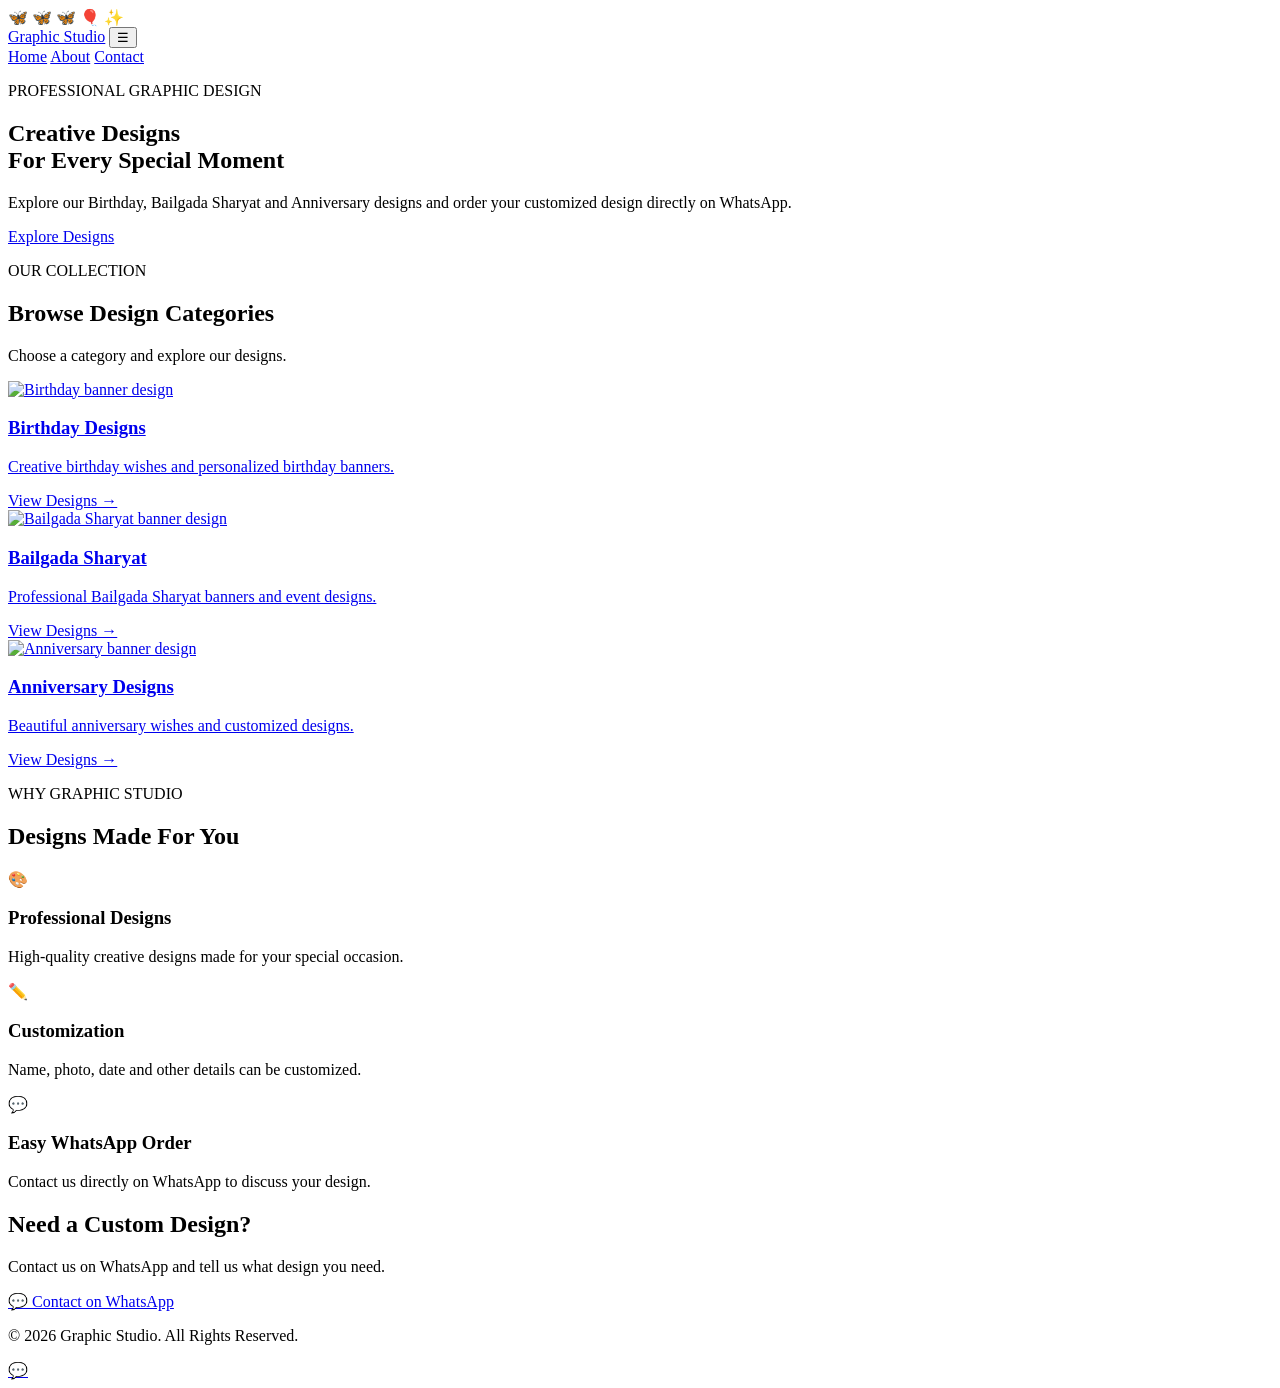
==== index.html @ 0c836047 "Add files via upload" ====
<!DOCTYPE html>
<html lang="en">
<head>
    <meta charset="UTF-8">
    <meta name="viewport" content="width=device-width, initial-scale=1.0">

    <meta name="description"
        content="Professional Birthday, Bailgada Sharyat and Anniversary banner designs. Browse graphic design templates and order customized designs on WhatsApp.">

    <meta name="keywords"
        content="birthday banner design, bailgada sharyat banner, anniversary banner design, Marathi graphic design, banner design">

    <meta name="author" content="Graphic Studio">

    <title>Graphic Studio | Birthday, Bailgada Sharyat & Anniversary Designs</title>

    <!-- OPEN GRAPH / SOCIAL SHARING -->
    <meta property="og:type" content="website">
    <meta property="og:title" content="Graphic Studio | Birthday, Bailgada Sharyat & Anniversary Designs">
    <meta property="og:description" content="Browse Birthday, Bailgada Sharyat and Anniversary banner designs. Order your customized design directly on WhatsApp.">
    <meta property="og:image" content="images/bailgada-sharyat/bailgada-001.jpg">
    <meta name="twitter:card" content="summary_large_image">

    <link rel="stylesheet" href="css/style.css">
    <link rel="icon" type="image/png" href="favicon.png">
    <link rel="apple-touch-icon" href="apple-touch-icon.png">

</head>

<body data-whatsapp="917745036055" data-whatsapp-text="Hello Graphic Studio, I want to know more about your designs.">
    <!-- FLOATING DECORATIONS -->
    <div class="decor-layer" aria-hidden="true">
        <span class="butterfly b1">&#129419;</span>
        <span class="butterfly b2">&#129419;</span>
        <span class="butterfly b3">&#129419;</span>
        <span class="butterfly b4">&#127880;</span>
        <span class="butterfly b5">&#10024;</span>
    </div>


    <!-- HEADER -->
    <header class="header">
        <div class="container header-container">

            <a href="index.html" class="logo">Graphic Studio</a>

            <button class="menu-toggle" id="menuToggle" aria-label="Toggle menu">&#9776;</button>

            <nav class="navbar" id="navbarMenu">
                <a href="index.html" class="nav-link">Home</a>
                <a href="about.html" class="nav-link">About</a>
                <a href="contact.html" class="nav-link">Contact</a>
            </nav>

        </div>
    </header>


    <!-- HERO SECTION -->
    <section class="hero">
        <div class="container hero-content">
            <div class="hero-text">

                <p class="hero-small-text">PROFESSIONAL GRAPHIC DESIGN</p>

                <h1>Creative Designs<br>For Every Special Moment</h1>

                <p>
                    Explore our Birthday, Bailgada Sharyat and
                    Anniversary designs and order your customized
                    design directly on WhatsApp.
                </p>

                <a href="#categories" class="primary-button">Explore Designs</a>

            </div>
        </div>
    </section>


    <!-- CATEGORIES -->
    <section class="categories" id="categories">
        <div class="container">

            <div class="section-heading reveal">
                <p class="section-label">OUR COLLECTION</p>
                <h2>Browse Design Categories</h2>
                <p>Choose a category and explore our designs.</p>
            </div>

            <div class="category-grid reveal-stagger">

                <!-- BIRTHDAY -->
                <a href="categories/birthday.html" class="category-card reveal reveal-item">
                    <div class="category-image">
                        <img src="images/birthday/birthday-001.jpg" alt="Birthday banner design" loading="lazy">
                    </div>
                    <div class="category-info">
                        <h3>Birthday Designs</h3>
                        <p>Creative birthday wishes and personalized birthday banners.</p>
                        <span>View Designs &rarr;</span>
                    </div>
                </a>

                <!-- BAILGADA -->
                <a href="categories/bailgada-sharyat.html" class="category-card reveal reveal-item">
                    <div class="category-image">
                        <img src="images/bailgada-sharyat/bailgada-001.jpg" alt="Bailgada Sharyat banner design" loading="lazy">
                    </div>
                    <div class="category-info">
                        <h3>Bailgada Sharyat</h3>
                        <p>Professional Bailgada Sharyat banners and event designs.</p>
                        <span>View Designs &rarr;</span>
                    </div>
                </a>

                <!-- ANNIVERSARY -->
                <a href="categories/anniversary.html" class="category-card reveal reveal-item">
                    <div class="category-image">
                        <img src="images/anniversary/anniversary-001.jpg" alt="Anniversary banner design" loading="lazy">
                    </div>
                    <div class="category-info">
                        <h3>Anniversary Designs</h3>
                        <p>Beautiful anniversary wishes and customized designs.</p>
                        <span>View Designs &rarr;</span>
                    </div>
                </a>

            </div>
        </div>
    </section>


    <!-- WHY CHOOSE US -->
    <section class="why-us">
        <div class="container">

            <div class="section-heading reveal">
                <p class="section-label">WHY GRAPHIC STUDIO</p>
                <h2>Designs Made For You</h2>
            </div>

            <div class="features reveal-stagger">

                <div class="feature reveal reveal-item">
                    <div class="feature-icon">&#127912;</div>
                    <h3>Professional Designs</h3>
                    <p>High-quality creative designs made for your special occasion.</p>
                </div>

                <div class="feature reveal reveal-item">
                    <div class="feature-icon">&#9999;&#65039;</div>
                    <h3>Customization</h3>
                    <p>Name, photo, date and other details can be customized.</p>
                </div>

                <div class="feature reveal reveal-item">
                    <div class="feature-icon">&#128172;</div>
                    <h3>Easy WhatsApp Order</h3>
                    <p>Contact us directly on WhatsApp to discuss your design.</p>
                </div>

            </div>
        </div>
    </section>


    <!-- CALL TO ACTION -->
    <section class="cta">
        <div class="container reveal">
            <h2>Need a Custom Design?</h2>
            <p>Contact us on WhatsApp and tell us what design you need.</p>
            <a href="https://wa.me/917745036055?text=Hello%20Graphic%20Studio%2C%20I%20want%20a%20custom%20design."
               class="whatsapp-button" target="_blank" rel="noopener">
                &#128172; Contact on WhatsApp
            </a>
        </div>
    </section>


    <!-- FOOTER -->
    <footer class="footer">
        <div class="container">
            <p>&copy; 2026 Graphic Studio. All Rights Reserved.</p>
        </div>
    </footer>

    <!-- FLOATING WHATSAPP BUTTON -->
    <a href="#" id="floatingWhatsapp" class="floating-whatsapp" target="_blank" rel="noopener" aria-label="Chat on WhatsApp">&#128172;</a>

    <script src="js/script.js"></script>

</body>
</html>
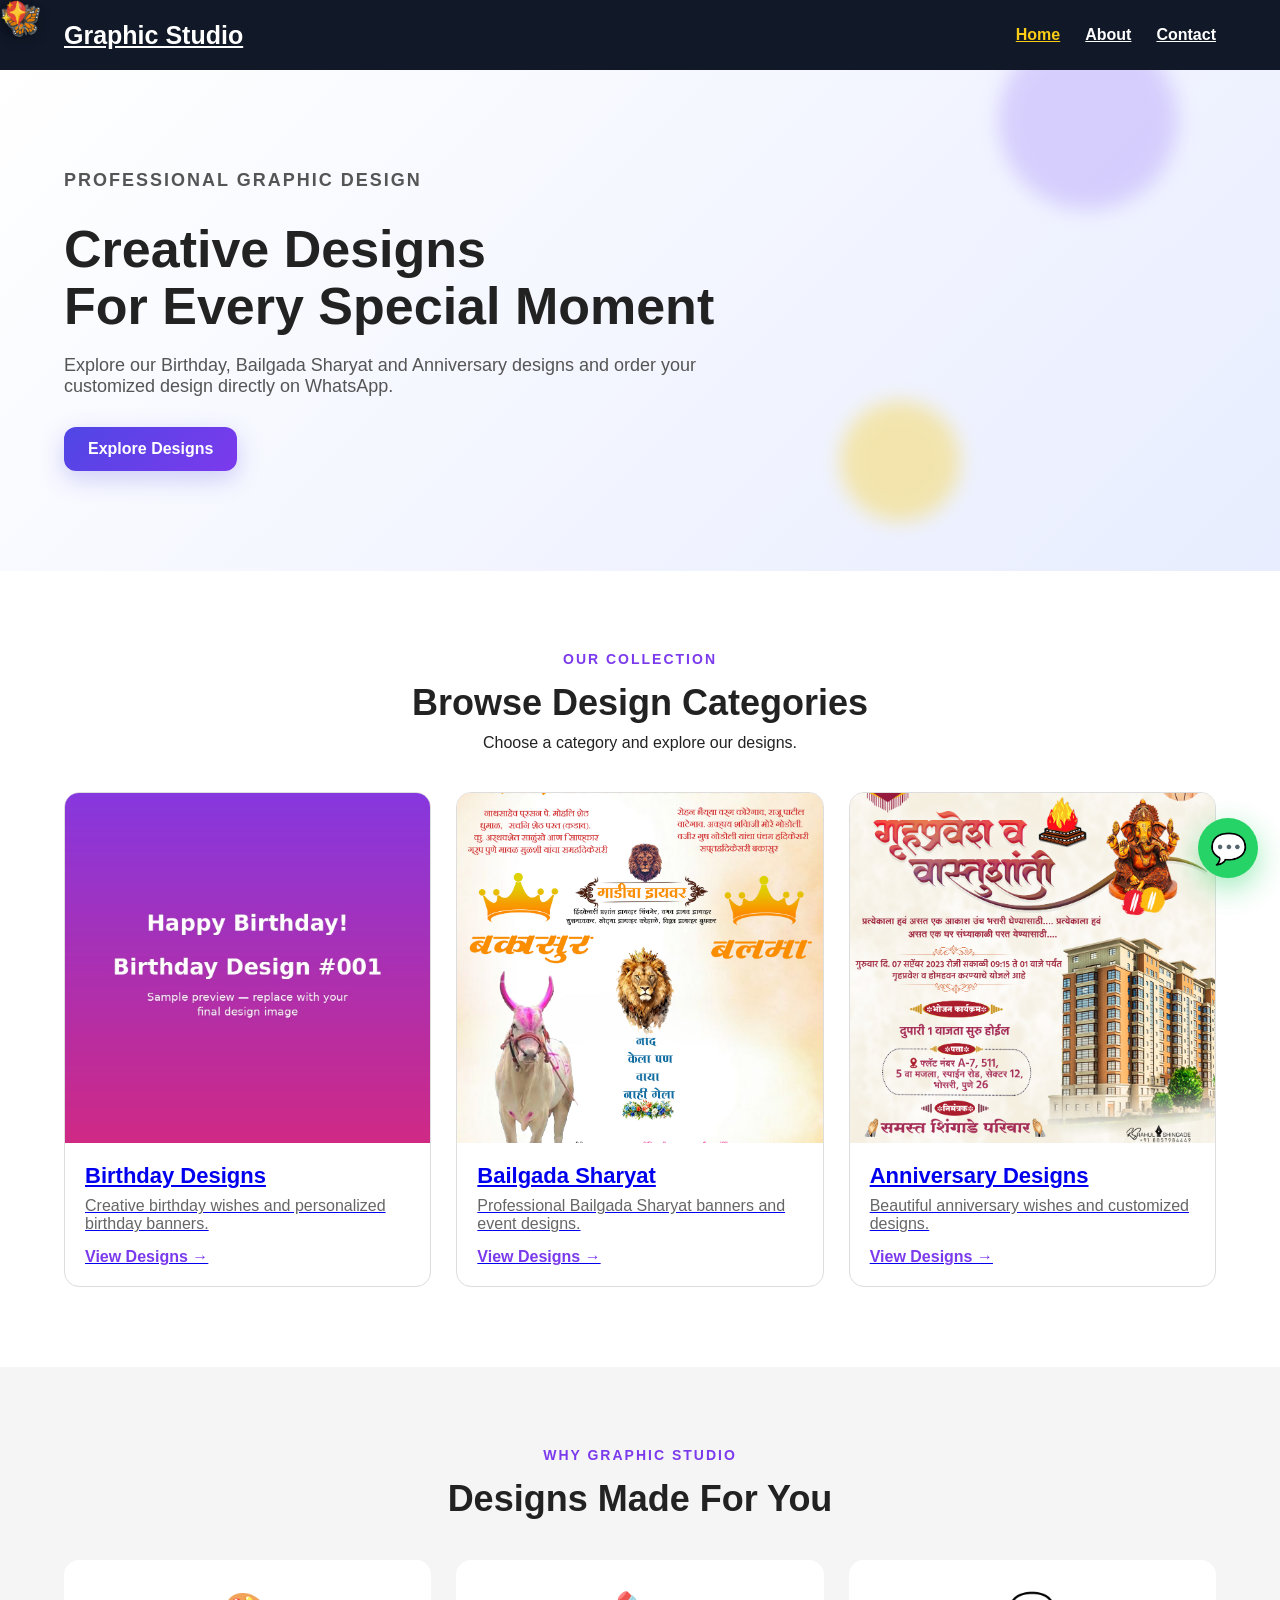
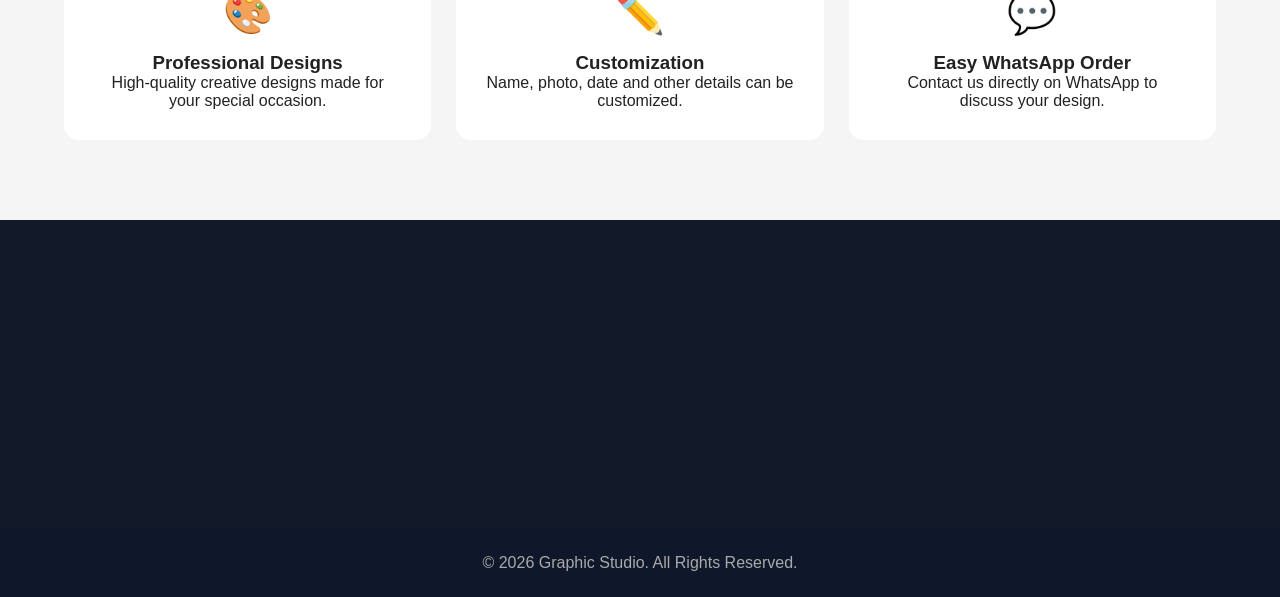
==== commit fc19561f: "Update index.html" ====
--- a/index.html
+++ b/index.html
@@ -1,6 +1,7 @@
 <!DOCTYPE html>
 <html lang="en">
 <head>
+    <meta name="google-site-verification" content="Pr7QEl2_Z40V494Vmo86W4ati4UQ3uqjABa7WLPa0KI" />
     <meta charset="UTF-8">
     <meta name="viewport" content="width=device-width, initial-scale=1.0">
 
--- a/css/style.css
+++ b/css/style.css
@@ -0,0 +1,1177 @@
+* {
+    margin: 0;
+    padding: 0;
+    box-sizing: border-box;
+}
+
+body {
+    font-family: Arial, sans-serif;
+    background: #ffffff;
+    color: #222222;
+}
+
+.container {
+    width: 90%;
+    max-width: 1200px;
+    margin: auto;
+}
+
+/* HEADER */
+
+.header {
+    background: #111827;
+    color: white;
+}
+
+.header-container {
+    min-height: 70px;
+    display: flex;
+    align-items: center;
+    justify-content: space-between;
+}
+
+.logo {
+    color: white;
+    font-size: 25px;
+    font-weight: bold;
+}
+
+.navbar {
+    display: flex;
+    gap: 25px;
+}
+
+.navbar a {
+    color: white;
+    font-weight: bold;
+}
+
+.navbar a:hover {
+    color: #facc15;
+}
+
+/* HERO */
+
+.hero {
+    padding: 100px 0;
+    background: linear-gradient(135deg, #ede9fe, #ffffff);
+}
+
+.hero-text {
+    max-width: 700px;
+}
+
+.hero-small-text,
+.section-label {
+    color: #7c3aed;
+    font-size: 14px;
+    font-weight: bold;
+    letter-spacing: 2px;
+    margin-bottom: 15px;
+}
+
+.hero h1 {
+    font-size: 52px;
+    line-height: 1.1;
+    margin-bottom: 20px;
+}
+
+.hero p {
+    font-size: 18px;
+    color: #555;
+    margin-bottom: 30px;
+}
+
+.primary-button {
+    display: inline-block;
+    background: #7c3aed;
+    color: white;
+    padding: 14px 24px;
+    border-radius: 8px;
+    font-weight: bold;
+}
+
+.primary-button:hover {
+    background: #5b21b6;
+}
+
+/* SECTION */
+
+.categories {
+    padding: 80px 0;
+}
+
+.section-heading {
+    text-align: center;
+    margin-bottom: 40px;
+}
+
+.section-heading h2 {
+    font-size: 36px;
+    margin-bottom: 10px;
+}
+
+/* CATEGORY CARDS */
+
+.category-grid {
+    display: grid;
+    grid-template-columns: repeat(3, 1fr);
+    gap: 25px;
+}
+
+.category-card {
+    display: block;
+    background: white;
+    border: 1px solid #ddd;
+    border-radius: 15px;
+    overflow: hidden;
+    transition: 0.3s;
+}
+
+.category-card:hover {
+    transform: translateY(-5px);
+    box-shadow: 0 15px 30px rgba(0,0,0,0.12);
+}
+
+.category-image {
+    height: 350px;
+    background: #eeeeee;
+}
+
+.category-image img {
+    width: 100%;
+    height: 100%;
+    object-fit: cover;
+}
+
+.category-info {
+    padding: 20px;
+}
+
+.category-info h3 {
+    font-size: 22px;
+    margin-bottom: 8px;
+}
+
+.category-info p {
+    color: #666;
+    margin-bottom: 15px;
+}
+
+.category-info span {
+    color: #7c3aed;
+    font-weight: bold;
+}
+
+/* WHY US */
+
+.why-us {
+    padding: 80px 0;
+    background: #f5f5f5;
+}
+
+.features {
+    display: grid;
+    grid-template-columns: repeat(3, 1fr);
+    gap: 25px;
+}
+
+.feature {
+    background: white;
+    padding: 30px;
+    text-align: center;
+    border-radius: 15px;
+}
+
+.feature-icon {
+    font-size: 40px;
+    margin-bottom: 15px;
+}
+
+/* CTA */
+
+.cta {
+    padding: 80px 20px;
+    background: #111827;
+    color: white;
+    text-align: center;
+}
+
+.cta h2 {
+    font-size: 36px;
+    margin-bottom: 15px;
+}
+
+.cta p {
+    color: #ddd;
+    margin-bottom: 25px;
+}
+
+.whatsapp-button {
+    display: inline-block;
+    background: #25D366;
+    color: white;
+    padding: 15px 25px;
+    border-radius: 8px;
+    font-weight: bold;
+}
+
+.whatsapp-button:hover {
+    background: #1da851;
+}
+
+/* CATEGORY PAGE */
+
+.category-header {
+    padding: 70px 20px;
+    text-align: center;
+    background: #ede9fe;
+}
+
+.category-header h1 {
+    font-size: 45px;
+    margin-bottom: 15px;
+}
+
+.designs-section {
+    padding: 80px 0;
+}
+
+.design-grid {
+    display: grid;
+    grid-template-columns: repeat(3, 1fr);
+    gap: 25px;
+}
+
+.design-card {
+    background: white;
+    border: 1px solid #ddd;
+    border-radius: 15px;
+    overflow: hidden;
+}
+
+.design-image {
+    height: 400px;
+    background: #eee;
+}
+
+.design-image img {
+    width: 100%;
+    height: 100%;
+    object-fit: cover;
+}
+
+.design-info {
+    padding: 20px;
+}
+
+/* INDIVIDUAL DESIGN */
+
+.product-section {
+    padding: 80px 0;
+}
+
+.product-container {
+    display: grid;
+    grid-template-columns: 1fr 1fr;
+    gap: 50px;
+}
+
+.product-image {
+    border-radius: 15px;
+    overflow: hidden;
+    background: #eee;
+}
+
+.product-image img {
+    width: 100%;
+    height: auto;
+}
+
+.product-details h1 {
+    font-size: 42px;
+    margin-bottom: 15px;
+}
+
+.product-description {
+    color: #555;
+    font-size: 17px;
+    margin: 25px 0;
+}
+
+.customization-list {
+    list-style: none;
+    margin: 20px 0 30px;
+}
+
+.customization-list li {
+    margin-bottom: 10px;
+}
+
+.order-button {
+    display: block;
+    text-align: center;
+    margin-bottom: 20px;
+}
+
+.back-button {
+    color: #7c3aed;
+    font-weight: bold;
+}
+
+/* FOOTER */
+
+.footer {
+    padding: 25px;
+    background: #0f172a;
+    color: #aaa;
+    text-align: center;
+}
+
+/* MOBILE */
+
+@media (max-width: 800px) {
+
+    .header-container {
+        flex-direction: column;
+        padding: 15px 0;
+        gap: 10px;
+    }
+
+    .hero h1 {
+        font-size: 38px;
+    }
+
+    .category-grid,
+    .design-grid,
+    .features,
+    .product-container {
+        grid-template-columns: 1fr;
+    }
+
+    .category-image {
+        height: auto;
+    }
+
+    .category-image img {
+        height: auto;
+    }
+
+    .product-details h1 {
+        font-size: 32px;
+    }
+}
+/* =========================================
+   MODERN BUTTONS
+========================================= */
+
+.primary-button,
+.explore-button,
+.view-button {
+    display: inline-block;
+    padding: 13px 24px;
+    border-radius: 12px;
+    background: linear-gradient(135deg, #4f46e5, #7c3aed);
+    color: white;
+    text-decoration: none;
+    font-weight: 600;
+    transition: all 0.3s ease;
+    box-shadow: 0 8px 25px rgba(79, 70, 229, 0.25);
+}
+
+.primary-button:hover,
+.explore-button:hover,
+.view-button:hover {
+    transform: translateY(-4px);
+    box-shadow: 0 14px 30px rgba(79, 70, 229, 0.35);
+}
+
+
+/* =========================================
+   SMALL WHATSAPP BUTTON
+========================================= */
+
+.whatsapp-small {
+    display: inline-flex;
+    align-items: center;
+    justify-content: center;
+
+    padding: 9px 14px;
+
+    border-radius: 9px;
+
+    background: #25D366;
+    color: white;
+
+    text-decoration: none;
+
+    font-size: 13px;
+    font-weight: 600;
+
+    transition: all 0.25s ease;
+}
+
+.whatsapp-small:hover {
+    transform: translateY(-2px) scale(1.03);
+    box-shadow: 0 8px 18px rgba(37, 211, 102, 0.30);
+}
+
+
+/* =========================================
+   DESIGN CARDS
+========================================= */
+
+.design-card {
+    background: white;
+    border-radius: 18px;
+    overflow: hidden;
+
+    box-shadow: 0 8px 30px rgba(0,0,0,0.08);
+
+    transition:
+        transform 0.35s ease,
+        box-shadow 0.35s ease;
+
+    animation: cardAppear 0.7s ease both;
+}
+
+.design-card:hover {
+    transform: translateY(-8px);
+
+    box-shadow:
+        0 18px 45px rgba(0,0,0,0.14);
+}
+
+
+.design-card img {
+    width: 100%;
+    height: 300px;
+
+    object-fit: cover;
+
+    display: block;
+
+    transition: transform 0.5s ease;
+}
+
+.design-card:hover img {
+    transform: scale(1.04);
+}
+
+
+.design-card-content {
+    padding: 20px;
+}
+
+
+.design-card-content h3 {
+    margin-bottom: 8px;
+}
+
+
+.design-card-content p {
+    color: #64748b;
+    margin-bottom: 15px;
+}
+
+
+.card-actions {
+    display: flex;
+    gap: 10px;
+    align-items: center;
+    flex-wrap: wrap;
+}
+
+
+/* =========================================
+   ANIMATIONS
+========================================= */
+
+@keyframes cardAppear {
+
+    from {
+        opacity: 0;
+        transform: translateY(30px);
+    }
+
+    to {
+        opacity: 1;
+        transform: translateY(0);
+    }
+
+}
+
+
+@keyframes floating {
+
+    0% {
+        transform: translateY(0);
+    }
+
+    50% {
+        transform: translateY(-8px);
+    }
+
+    100% {
+        transform: translateY(0);
+    }
+
+}
+
+
+/* =========================================
+   DESIGN DETAIL PAGE
+========================================= */
+
+.design-page {
+    min-height: 75vh;
+    padding: 70px 7%;
+    background: #f8fafc;
+}
+
+
+.design-detail {
+
+    max-width: 1150px;
+    margin: auto;
+
+    display: grid;
+
+    grid-template-columns:
+        minmax(0, 1.1fr)
+        minmax(320px, 0.9fr);
+
+    gap: 55px;
+
+    align-items: center;
+
+}
+
+
+.design-image-box {
+
+    background: white;
+
+    padding: 12px;
+
+    border-radius: 20px;
+
+    box-shadow:
+        0 15px 45px rgba(0,0,0,0.12);
+
+    overflow: hidden;
+
+}
+
+
+.main-design-image {
+
+    width: 100%;
+
+    display: block;
+
+    border-radius: 14px;
+
+}
+
+
+.design-info .eyebrow {
+
+    font-size: 13px;
+
+    letter-spacing: 3px;
+
+    font-weight: 700;
+
+    color: #6366f1;
+
+}
+
+
+.design-info h1 {
+
+    font-size: clamp(34px, 5vw, 58px);
+
+    line-height: 1.05;
+
+    margin: 15px 0;
+
+    color: #172554;
+
+}
+
+
+.design-info p {
+
+    color: #64748b;
+
+    line-height: 1.7;
+
+    font-size: 17px;
+
+}
+
+
+.design-buttons {
+
+    display: flex;
+
+    gap: 12px;
+
+    margin-top: 28px;
+
+    flex-wrap: wrap;
+
+}
+
+
+.whatsapp-order {
+
+    display: inline-flex;
+
+    align-items: center;
+
+    gap: 8px;
+
+    padding: 14px 20px;
+
+    border-radius: 12px;
+
+    background: #25D366;
+
+    color: white;
+
+    text-decoration: none;
+
+    font-weight: 700;
+
+    transition: 0.3s ease;
+
+}
+
+
+.whatsapp-order:hover {
+
+    transform: translateY(-3px);
+
+    box-shadow:
+        0 12px 25px rgba(37,211,102,0.30);
+
+}
+
+
+.secondary-button {
+
+    display: inline-flex;
+
+    align-items: center;
+
+    padding: 14px 20px;
+
+    border-radius: 12px;
+
+    background: white;
+
+    color: #334155;
+
+    text-decoration: none;
+
+    border: 1px solid #e2e8f0;
+
+    font-weight: 600;
+
+    transition: 0.3s ease;
+
+}
+
+
+.secondary-button:hover {
+
+    background: #f1f5f9;
+
+    transform: translateY(-2px);
+
+}
+
+
+/* =========================================
+   RESPONSIVE DESIGN
+========================================= */
+
+@media (max-width: 800px) {
+
+    .design-detail {
+
+        grid-template-columns: 1fr;
+
+        gap: 30px;
+
+    }
+
+    .design-page {
+
+        padding: 40px 5%;
+
+    }
+
+    .design-info h1 {
+
+        font-size: 38px;
+
+    }
+
+}
+
+/* =========================================
+   MOBILE MENU TOGGLE
+========================================= */
+
+.menu-toggle {
+    display: none;
+    background: none;
+    border: none;
+    color: white;
+    font-size: 28px;
+    cursor: pointer;
+    line-height: 1;
+}
+
+@media (max-width: 800px) {
+
+    .header-container {
+        flex-direction: row;
+        flex-wrap: wrap;
+        align-items: center;
+        justify-content: space-between;
+        padding: 15px 0;
+        gap: 0;
+    }
+
+    .menu-toggle {
+        display: block;
+    }
+
+    .navbar {
+        display: none;
+        flex-direction: column;
+        width: 100%;
+        flex-basis: 100%;
+        order: 3;
+        gap: 0;
+        background: #111827;
+    }
+
+    .navbar.open {
+        display: flex;
+    }
+
+    .navbar a {
+        padding: 14px 0;
+        border-top: 1px solid rgba(255,255,255,0.1);
+    }
+}
+
+/* =========================================
+   ACTIVE NAV LINK
+========================================= */
+
+.navbar a.active {
+    color: #facc15;
+}
+
+/* =========================================
+   FLOATING WHATSAPP BUTTON (every page)
+========================================= */
+
+.floating-whatsapp {
+    position: fixed;
+    bottom: 22px;
+    right: 22px;
+    width: 60px;
+    height: 60px;
+    border-radius: 50%;
+    background: #25D366;
+    color: white;
+    display: flex;
+    align-items: center;
+    justify-content: center;
+    font-size: 30px;
+    text-decoration: none;
+    box-shadow: 0 10px 30px rgba(37, 211, 102, 0.45);
+    z-index: 999;
+    animation: floating 3s ease-in-out infinite;
+    transition: transform 0.25s ease;
+}
+
+.floating-whatsapp:hover {
+    transform: scale(1.1);
+}
+
+@media (max-width: 800px) {
+    .floating-whatsapp {
+        width: 54px;
+        height: 54px;
+        font-size: 26px;
+        bottom: 16px;
+        right: 16px;
+    }
+}
+
+/* =========================================
+   HOME PAGE ENTRANCE ANIMATIONS
+========================================= */
+
+.hero {
+    background: linear-gradient(-45deg, #ede9fe, #f5f3ff, #e0e7ff, #ffffff);
+    background-size: 400% 400%;
+    animation: gradientShift 14s ease infinite;
+    position: relative;
+    overflow: hidden;
+}
+
+.hero-content > * {
+    opacity: 0;
+    animation: fadeUp 0.8s ease forwards;
+}
+
+.hero-small-text { animation-delay: 0.1s; }
+.hero h1 { animation-delay: 0.25s; }
+.hero p { animation-delay: 0.4s; }
+.hero .primary-button { animation-delay: 0.55s; }
+
+@keyframes gradientShift {
+    0% { background-position: 0% 50%; }
+    50% { background-position: 100% 50%; }
+    100% { background-position: 0% 50%; }
+}
+
+@keyframes fadeUp {
+    from {
+        opacity: 0;
+        transform: translateY(28px);
+    }
+    to {
+        opacity: 1;
+        transform: translateY(0);
+    }
+}
+
+/* Floating decorative blobs on hero */
+.hero::before,
+.hero::after {
+    content: "";
+    position: absolute;
+    border-radius: 50%;
+    filter: blur(10px);
+    opacity: 0.35;
+    z-index: 0;
+    animation: floating 6s ease-in-out infinite;
+}
+
+.hero::before {
+    width: 180px;
+    height: 180px;
+    background: #a78bfa;
+    top: -40px;
+    right: 8%;
+}
+
+.hero::after {
+    width: 120px;
+    height: 120px;
+    background: #facc15;
+    bottom: 10%;
+    right: 25%;
+    animation-delay: 1.5s;
+}
+
+.hero-content {
+    position: relative;
+    z-index: 1;
+}
+
+/* =========================================
+   SCROLL REVEAL (used across all pages)
+========================================= */
+
+.reveal {
+    opacity: 0;
+    transform: translateY(35px);
+    transition: opacity 0.7s ease, transform 0.7s ease;
+}
+
+.reveal.active {
+    opacity: 1;
+    transform: translateY(0);
+}
+
+.reveal-stagger.active .reveal-item:nth-child(1) { transition-delay: 0s; }
+.reveal-stagger.active .reveal-item:nth-child(2) { transition-delay: 0.12s; }
+.reveal-stagger.active .reveal-item:nth-child(3) { transition-delay: 0.24s; }
+
+/* =========================================
+   ABOUT / CONTACT PAGES
+========================================= */
+
+.page-header {
+    padding: 70px 20px;
+    text-align: center;
+    background: linear-gradient(135deg, #ede9fe, #ffffff);
+}
+
+.page-header h1 {
+    font-size: 45px;
+    margin-bottom: 12px;
+}
+
+.page-header p {
+    color: #555;
+    max-width: 600px;
+    margin: 0 auto;
+}
+
+.about-section {
+    padding: 80px 0;
+}
+
+.about-grid {
+    display: grid;
+    grid-template-columns: 1fr 1fr;
+    gap: 50px;
+    align-items: center;
+}
+
+.about-grid h2 {
+    font-size: 32px;
+    margin-bottom: 18px;
+}
+
+.about-grid p {
+    color: #555;
+    line-height: 1.7;
+    margin-bottom: 16px;
+    font-size: 16px;
+}
+
+.about-stats {
+    display: grid;
+    grid-template-columns: repeat(3, 1fr);
+    gap: 20px;
+    margin-top: 30px;
+}
+
+.about-stat {
+    background: white;
+    border: 1px solid #eee;
+    border-radius: 14px;
+    padding: 20px;
+    text-align: center;
+    box-shadow: 0 8px 25px rgba(0,0,0,0.05);
+}
+
+.about-stat h3 {
+    font-size: 28px;
+    color: #7c3aed;
+}
+
+.about-stat p {
+    color: #666;
+    font-size: 13px;
+    margin-top: 4px;
+}
+
+.about-visual {
+    background: linear-gradient(135deg, #7c3aed, #4f46e5);
+    border-radius: 20px;
+    min-height: 340px;
+    display: flex;
+    align-items: center;
+    justify-content: center;
+    font-size: 90px;
+}
+
+.contact-grid {
+    display: grid;
+    grid-template-columns: 1fr 1fr;
+    gap: 40px;
+}
+
+.contact-card {
+    background: white;
+    border: 1px solid #eee;
+    border-radius: 16px;
+    padding: 30px;
+    box-shadow: 0 8px 25px rgba(0,0,0,0.05);
+}
+
+.contact-card h3 {
+    margin-bottom: 10px;
+    font-size: 20px;
+}
+
+.contact-card p {
+    color: #666;
+    margin-bottom: 18px;
+}
+
+.contact-list {
+    list-style: none;
+}
+
+.contact-list li {
+    padding: 10px 0;
+    border-top: 1px solid #f0f0f0;
+    color: #444;
+}
+
+.contact-list li:first-child {
+    border-top: none;
+}
+
+.contact-form {
+    display: flex;
+    flex-direction: column;
+    gap: 14px;
+}
+
+.contact-form input,
+.contact-form select,
+.contact-form textarea {
+    padding: 13px 15px;
+    border-radius: 10px;
+    border: 1px solid #ddd;
+    font-family: inherit;
+    font-size: 15px;
+}
+
+.contact-form textarea {
+    min-height: 110px;
+    resize: vertical;
+}
+
+.contact-form button {
+    border: none;
+    cursor: pointer;
+    font-family: inherit;
+}
+
+@media (max-width: 800px) {
+    .about-grid,
+    .contact-grid {
+        grid-template-columns: 1fr;
+    }
+    .about-visual {
+        min-height: 220px;
+        font-size: 60px;
+    }
+}
+
+/* =========================================
+   FLOATING DECORATIONS (butterflies etc.)
+========================================= */
+
+.decor-layer {
+    position: fixed;
+    inset: 0;
+    width: 100vw;
+    height: 100vh;
+    overflow: hidden;
+    pointer-events: none;
+    z-index: 5;
+}
+
+.butterfly {
+    position: absolute;
+    top: 0;
+    left: 0;
+    display: inline-block;
+    font-size: 30px;
+    opacity: 0.9;
+    filter: drop-shadow(0 4px 8px rgba(0,0,0,0.15));
+    animation-timing-function: ease-in-out;
+    animation-iteration-count: infinite;
+    will-change: transform;
+}
+
+.b1 {
+    font-size: 30px;
+    animation-name: flyPath1;
+    animation-duration: 16s;
+    animation-delay: 0s;
+}
+
+.b2 {
+    font-size: 24px;
+    animation-name: flyPath2;
+    animation-duration: 20s;
+    animation-delay: 2s;
+}
+
+.b3 {
+    font-size: 34px;
+    animation-name: flyPath3;
+    animation-duration: 18s;
+    animation-delay: 5s;
+}
+
+.b4 {
+    font-size: 26px;
+    animation-name: floatUp1;
+    animation-duration: 12s;
+    animation-delay: 1s;
+}
+
+.b5 {
+    font-size: 22px;
+    animation-name: floatUp2;
+    animation-duration: 14s;
+    animation-delay: 4s;
+}
+
+@keyframes flyPath1 {
+    0%   { transform: translate(-10vw, 78vh) rotate(-8deg) scale(1); }
+    20%  { transform: translate(18vw, 45vh) rotate(10deg) scale(1.05); }
+    40%  { transform: translate(38vw, 62vh) rotate(-10deg) scale(0.95); }
+    60%  { transform: translate(60vw, 30vh) rotate(8deg) scale(1.05); }
+    80%  { transform: translate(85vw, 50vh) rotate(-6deg) scale(1); }
+    100% { transform: translate(112vw, 20vh) rotate(10deg) scale(1); }
+}
+
+@keyframes flyPath2 {
+    0%   { transform: translate(110vw, 15vh) rotate(8deg) scale(1); }
+    22%  { transform: translate(80vw, 55vh) rotate(-10deg) scale(0.95); }
+    45%  { transform: translate(55vw, 25vh) rotate(10deg) scale(1.05); }
+    68%  { transform: translate(30vw, 60vh) rotate(-8deg) scale(1); }
+    100% { transform: translate(-12vw, 35vh) rotate(6deg) scale(1); }
+}
+
+@keyframes flyPath3 {
+    0%   { transform: translate(-10vw, 20vh) rotate(-6deg) scale(1); }
+    25%  { transform: translate(22vw, 70vh) rotate(10deg) scale(1.05); }
+    50%  { transform: translate(50vw, 15vh) rotate(-10deg) scale(0.95); }
+    75%  { transform: translate(78vw, 60vh) rotate(8deg) scale(1.05); }
+    100% { transform: translate(112vw, 40vh) rotate(-6deg) scale(1); }
+}
+
+@keyframes floatUp1 {
+    0%   { transform: translate(15vw, 105vh) rotate(0deg); opacity: 0; }
+    10%  { opacity: 0.9; }
+    90%  { opacity: 0.9; }
+    100% { transform: translate(8vw, -10vh) rotate(15deg); opacity: 0; }
+}
+
+@keyframes floatUp2 {
+    0%   { transform: translate(75vw, 105vh) rotate(0deg); opacity: 0; }
+    10%  { opacity: 0.9; }
+    90%  { opacity: 0.9; }
+    100% { transform: translate(82vw, -10vh) rotate(-15deg); opacity: 0; }
+}
+
+@media (max-width: 800px) {
+    .b3, .b5 {
+        display: none;
+    }
+    .butterfly {
+        font-size: 20px;
+    }
+}
